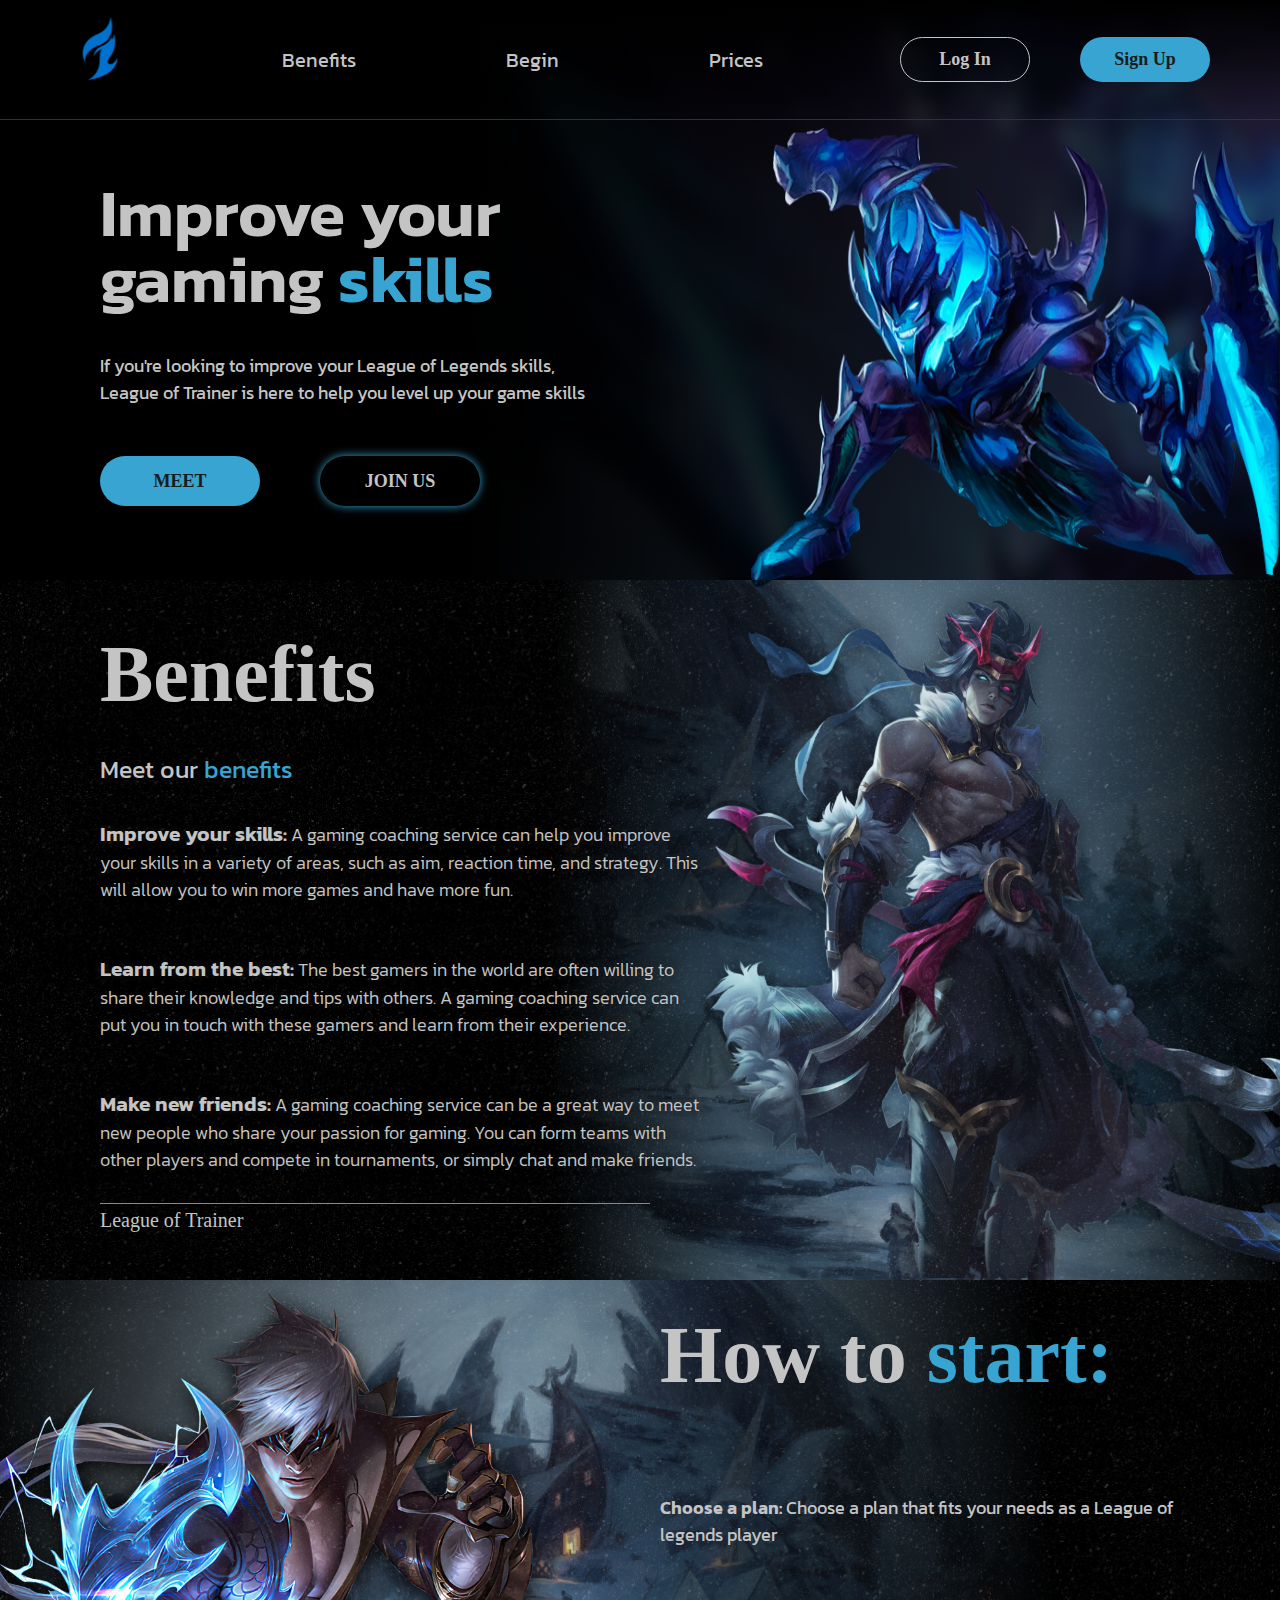
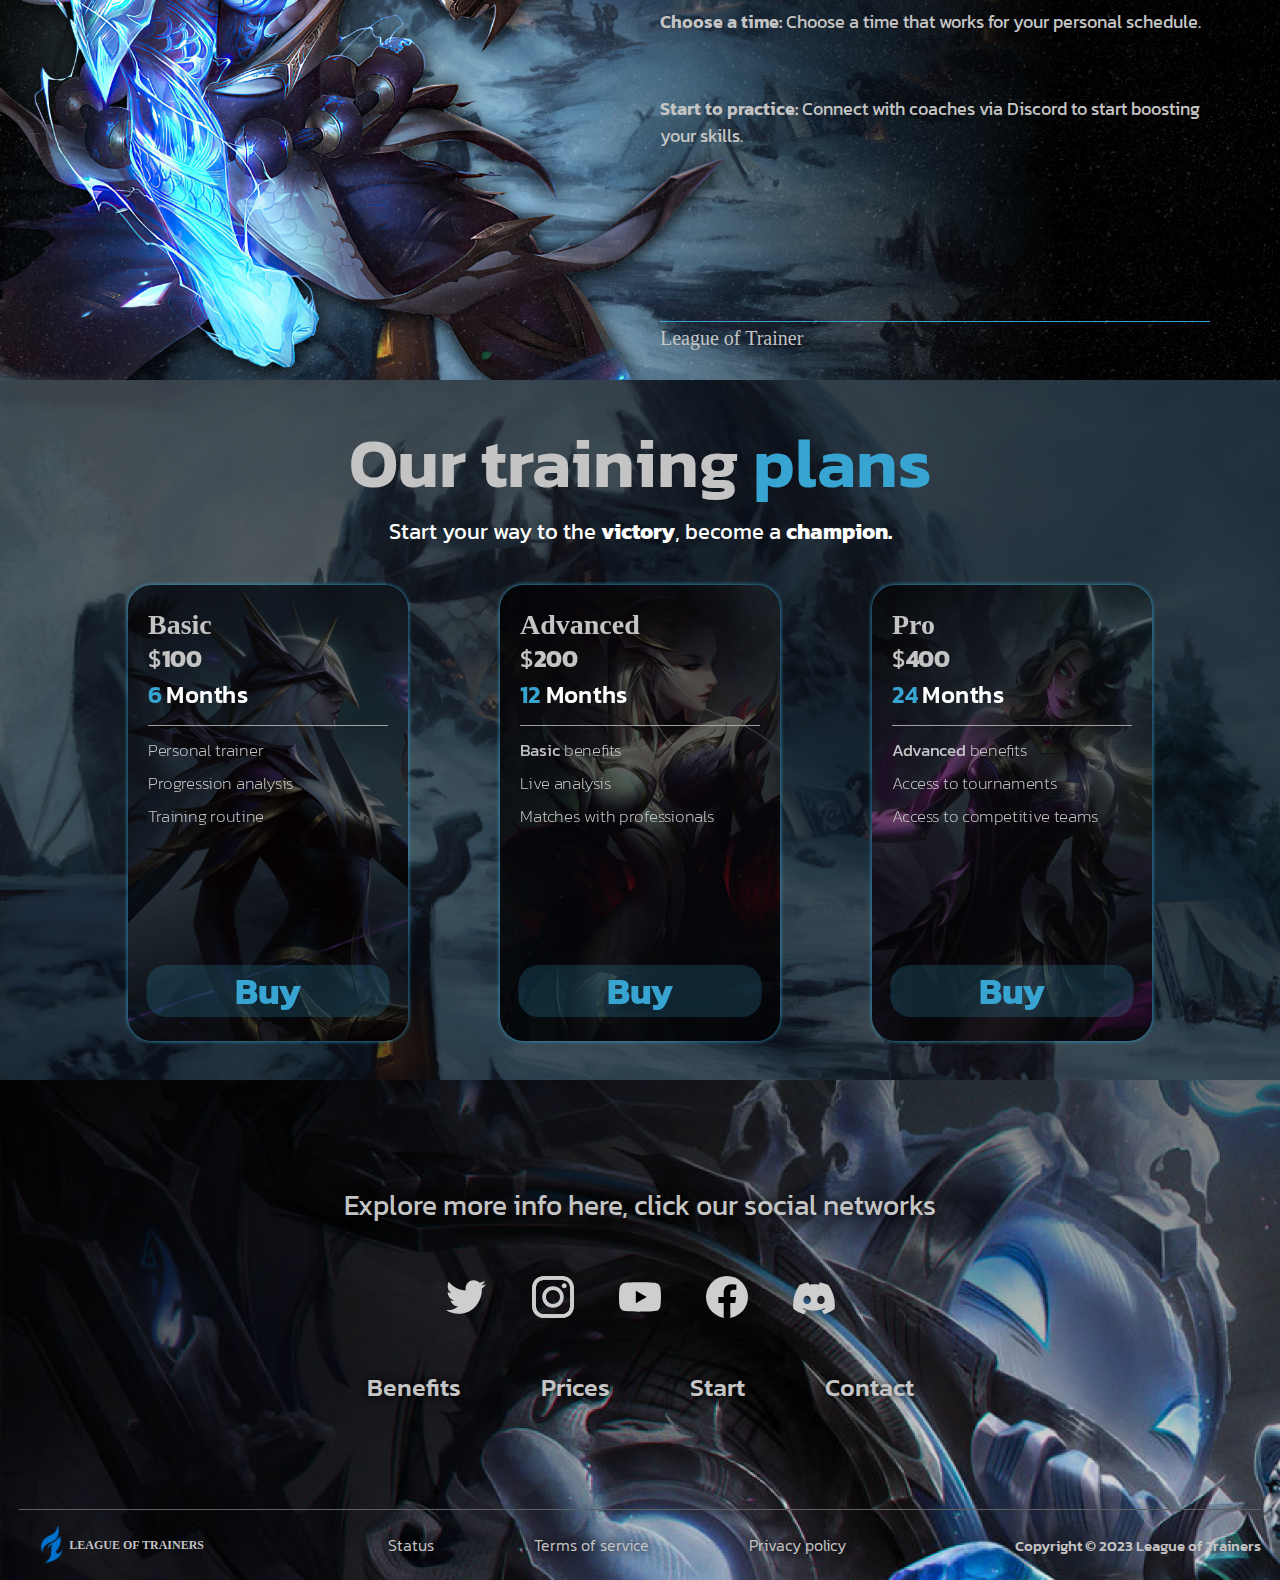
==== index.html @ 684fbb2f "integrador" ====
<!DOCTYPE html>
<html lang="en">

<head>
    <meta charset="UTF-8">
    <meta name="viewport" content="width=device-width, initial-scale=1.0">
    <link rel="stylesheet" href="./style.css">
    <title>League of Trainers</title>
</head>

<body>
    <header>
        <nav class="navbar">
            <div class="img__container">
                <img src="./imgs/Nav__Icon.svg" alt="League of Trainers">
            </div>
            <ul class="navbar__list">
                <li class="nav__items"><a href="#benefits">Benefits</a></li>
                <li class="nav__items"><a href="#start">Begin</a></li>
                <li class="nav__items"><a href="#prices">Prices</a></li>
            </ul>
            <div class="nav__buttons">
                <a href="./log-in.html">Log In</a>
                <a href="./sign-up.html">Sign Up</a>
            </div>
        </nav>
    </header>
    <article>
        <section class="hero__container">
            <div class="hero__background--filter"></div>
            <div class="hero__background"></div>
            <div class="hero__content">
                <div class="hero__left">
                    <h1>Improve your gaming <b>skills</b></h1>
                    <p>If you're looking to improve your League of Legends skills, League of Trainer is here to help you
                        level up your game skills</p>
                    <div class="hero__buttons">
                        <a href="#benefits">MEET</a>
                        <a href="./log-in.html">JOIN US</a>
                    </div>
                    <div class="hero__sponsors">
                        <img src="/imgs/Hero__Logo__1.svg" alt="LVP">
                        <img src="/imgs/Hero__Logo__2.svg" alt="EA">
                        <img src="/imgs/Hero__Logo__3.svg" alt="Riot Games">
                        <img src="/imgs/Hero__Logo__4.svg" alt="AOC">
                        <img src="/imgs/Hero__Logo__5.svg" alt="Intel">
                    </div>
                </div>
                <div class="hero__img">
                    <img src="./imgs/Hero__Img.svg" alt="Draven">
                </div>
            </div>
        </section>
        <section class="benefits__container" id="benefits">
            <div class="benefits__img--shadow"></div>
            <div class="benefits__img--filter"></div>
            <div class="benefits__background"></div>
            <div class="benefits__left">
                <h2 class="benefits__title">Benefits</h2>
                <p class="benefits__subtitle">Meet our <b>benefits</b></p>
                <div class="benefits">
                    <p><b>Improve your skills:</b> A gaming coaching service can help you improve your skills in a
                        variety
                        of
                        areas, such as aim, reaction time, and strategy. This will allow you to win more games and have
                        more
                        fun.
                    </p>
                    <p><b>Learn from the best:</b> The best gamers in the world are often willing to share their
                        knowledge
                        and tips with others. A gaming coaching service can put you in touch with these gamers and learn
                        from their experience.
                    </p>
                    <p><b>Make new friends:</b> A gaming coaching service can be a great way to meet new people who
                        share
                        your passion for gaming. You can form teams with other players and compete in tournaments, or
                        simply chat and make friends.
                    </p>
                </div>
                <div class="brand__container">
                    <h2>League of Trainer</h2>
                </div>
            </div>
            <div class="benefits__img__container">
                <img src="./imgs/Benefits__Img.png" alt="Kayn">
            </div>
        </section>
        <section class="guide__section" id="start">
            <div class="guide__background--shadow"></div>
            <div class="guide__background--filter"></div>
            <div class="guide__img__container">
                <img src="./imgs/Guide__Img.png" alt="Lee Sin">
            </div>
            <div class="guide__right">
                <h2 class="guide__title">How to <b>start:</b></h2>
                <div class="guide">
                    <p><b>Choose a plan:</b> Choose a plan that fits your needs as a League of legends player</p>
                    <p><b>Choose a time:</b> Choose a time that works for your personal schedule.</p>
                    <p><b>Start to practice:</b> Connect with coaches via Discord to start boosting your skills.</p>
                </div>
                <div class="brand__container">
                    <h2>League of Trainer</h2>
                </div>
            </div>
        </section>
        <section class="card__section" id="prices">
            <div class="card__title__container">
                <h2 class="card__title">Our training <b>plans</b></h2>
                <h3 class="card__subtitle">Start your way to the <b>victory</b>, become a <b>champion.</b></h3>
            </div>
            <div class="card__container">
                <div class="card card__1">
                    <div class="card__data">
                        <h3>Basic</h3>
                        <p class="card__price">$<b>100</b></p>
                        <p class="card__time">6 <b>Months</b></p>
                        <div class="card__line"></div>
                        <div class="card__text">
                            <p>Personal trainer</p>
                            <p>Progression analysis</p>
                            <p>Training routine</p>
                        </div>
                    </div>
                    <div class="card__button__container">
                        <button>Buy</button>
                    </div>
                </div>
                <div class="card card__2">
                    <div class="card__data">
                        <h3>Advanced</h3>
                        <p class="card__price">$<b>200</b></p>
                        <p class="card__time">12 <b>Months</b></p>
                        <div class="card__line"></div>
                        <div class="card__text">
                            <p><b>Basic</b> benefits</p>
                            <p>Live analysis</p>
                            <p>Matches with professionals</p>
                        </div>
                    </div>
                    <div class="card__button__container">
                        <button>Buy</button>
                    </div>
                </div>
                <div class="card card__3">
                    <div class="card__data">
                        <h3>Pro</h3>
                        <p class="card__price">$<b>400</b></p>
                        <p class="card__time">24 <b>Months</b></p>
                        <div class="card__line"></div>
                        <div class="card__text">
                            <p><b>Advanced</b> benefits</p>
                            <p>Access to tournaments</p>
                            <p>Access to competitive teams</p>
                        </div>
                    </div>
                    <div class="card__button__container">
                        <button>Buy</button>
                    </div>
                </div>
            </div>
        </section>
        <section class="footer__container">
            <div class="footer__background__filter"></div>
            <div class="footer__content">
                <div class="footer__items__container">
                    <h3 class="footer__subtitle">Explore more info here, click our social networks</h3>
                    <div class="footer__icons">
                        <a href="https://twitter.com/?lang=es"></a>
                        <a href="https://www.instagram.com/"></a>
                        <a href="https://www.youtube.com/"></a>
                        <a href="https://es-la.facebook.com/"></a>
                        <a href="https://discord.gg/AxrWpY7M"></a>
                    </div>
                    <div class="footer__menu">
                        <ul class="footer__menu__list">
                            <li><a href="#benefits">Benefits</a></li>
                            <li><a href="#prices">Prices</a></li>
                            <li><a href="#start">Start</a></li>
                            <li><a href="https://e2-dw-landing-page.vercel.app/">Contact</a></li>
                        </ul>
                    </div>
                </div>
                <div class="footer__extra">
                    <div class="footer__brand__logo--small">
                        <img src="./imgs/Nav__Icon.svg" alt="League of Trainers">
                        <h3 class="footer__brand--small">League of Trainers</h3>
                    </div>
                    <div class="footer__terms__container">
                        <ul>
                            <li><a href="https://status.riotgames.com/">Status</a></li>
                            <li><a href="https://www.riotgames.com/en/terms-of-service">Terms of service</a></li>
                            <li><a href="https://www.riotgames.com/en/privacy-notice">Privacy policy</a></li>
                        </ul>
                    </div>
                    <h4>Copyright © 2023 League of Trainers</h4>
                </div>
            </div>
        </section>
    </article>
    </div>
</body>

</html>
---- style.css ----
@import url('https://fonts.googleapis.com/css2?family=Kanit:wght@100;200;300;400;500;600;700;800;900&display=swap');

* {
    margin: 0;
    padding: 0;
    box-sizing: border-box;
}

:root {
    --primary-color: #c4c4c4;
    --secondary_color: #37A4D1;
}

header {
    width: 100%;
    height: 120px;
}

.navbar {
    position: absolute;
    display: flex;
    width: 100%;
    height: 120px;
    justify-content: space-between;
    align-items: center;
    padding: 0px 70px;
    border-bottom: 1px solid #313131;
    background: linear-gradient(180deg, #000 0%, rgba(0, 0, 0, 0.00) 100%);
    z-index: 3;
}

.img__container {
    width: 75px;
    height: 90px;
}

.img__container img {
    position: absolute;
    width: 75px;
    height: 90px;
}

.navbar__list {
    display: flex;
    justify-content: center;
    align-items: center;
    gap: 150px;
}

.navbar__list li {
    list-style: none;
}

.nav__items a{
    text-decoration: none;
    color: var(--primary-color);
    text-align: center;
    font-family: Kanit;
    font-size: 25px;
    font-style: normal;
    font-weight: 400;
    line-height: normal;
    transition: all .5s ease;
}

.nav__items a:hover {
    text-shadow: 0px 0px 10px white;
}

.nav__buttons {
    display: flex;
    justify-content: space-between;
    align-items: center;
    gap: 50px;
}

.nav__buttons a:nth-child(1) {
    display: flex;
    width: 170px;
    height: 55px;
    justify-content: center;
    align-items: center;
    border-radius: 30px;
    color: var(--primary-color);
    text-align: center;
    font-family: UNDERRATED;
    font-size: 22px;
    font-style: normal;
    font-weight: 800;
    line-height: normal;
    border: 1px solid var(--primary-color);
    background: none;
    text-decoration: none;
    transition: all 0.2s ease;
}

.nav__buttons a:nth-child(1):hover {
    box-shadow: 0px 0px 10px var(--primary-color);
}

.nav__buttons a:nth-child(2) {
    display: flex;
    width: 170px;
    height: 55px;
    justify-content: center;
    align-items: center;
    border-radius: 30px;
    background: var(--secondary_color);
    color: #1b1b1b;
    text-align: center;
    font-family: UNDERRATED;
    font-size: 22px;
    font-style: normal;
    font-weight: 800;
    line-height: normal;
    border: none;
    text-decoration: none;
    transition: all 0.2s ease;
}

.nav__buttons a:nth-child(2):hover {
    background-color: #2f8cb4;
}

.hero__container {
    height: 100%;
}

.hero__background--filter {
    background-image: url(./imgs/Hero__Background--filter.svg);
    position: absolute;
    top: 0;
    left: 0;
    height: calc(1080px - 120px);
    width: 100%;
    z-index: 2;
}

.hero__background {
    background-image: url(./imgs/Hero__Background.svg);
    position: absolute;
    top: 0;
    left: 0;
    height: calc(1080px - 120px);
    width: 100%;
    z-index: 1;
}

.hero__content {
    width: 100%;
    height: calc(1080px - 240px);
    display: flex;
    justify-content: space-between;
    padding-left: 100px;
}

.hero__left {
    position: absolute;
    z-index: 3;
    height: auto;
    display: flex;
    flex-direction: column;
    justify-content: space-around;
    margin-top: 5%;
}

.hero__left h1 {
    width: 633px;
    color: var(--primary-color);
    font-family: Kanit;
    font-size: 85px;
    font-style: normal;
    font-weight: 600;
    line-height: 100%;
}

.hero__left b {
    color: var(--secondary_color);
    font-family: Kanit;
    font-size: 80px;
    font-style: normal;
    font-weight: 600;
    line-height: 100%;
}

.hero__left p {
    width: 600px;
    color: var(--primary-color);
    font-family: Kanit;
    font-size: 20px;
    font-style: normal;
    font-weight: 400;
    line-height: normal;
    margin: 80px 0px 50px 0px;
}

.hero__buttons {
    width: 450px;
    height: 70px;
    display: flex;
    justify-content: space-between;
    align-items: center;
}

.hero__buttons a:nth-child(1) {
    width: 190px;
    height: 55px;
    display: flex;
    justify-content: center;
    align-items: center;
    color: #1B1B1B;
    text-align: center;
    font-family: UNDERRATED;
    font-size: 20px;
    font-weight: 800;
    border-radius: 60px;
    background: var(--secondary_color);
    text-decoration: none;
    transition: all .1s ease;
}

.hero__buttons a:nth-child(1):hover {
    background-color: #2f8cb4;
}

.hero__buttons a:nth-child(2) {
    width: 190px;
    height: 55px;
    display: flex;
    justify-content: center;
    align-items: center;
    color: var(--primary-color);
    text-align: center;
    font-family: UNDERRATED;
    font-size: 20px;
    font-weight: 800;
    box-shadow: 0px 0px 10px var(--secondary_color);
    border-radius: 30px;
    text-decoration: none;
    transition: all 0.2s ease;
}

.hero__buttons a:nth-child(2):hover {
    box-shadow: 0px 0px 20px var(--secondary_color);
}

.hero__sponsors {
    width: 738px;
    height: 70px;
    display: flex;
    justify-content: flex-start;
    align-items: center;
    margin-top: 105px;
    gap: 50px;
}

.hero__img {
    position: absolute;
    z-index: 3;
    right: 0;
}

.hero__img img {
    width: 830px;
    height: 720px;
}

.benefits__container {
    height: 1080px;
    width: 100%;
    display: flex;
    justify-content: center;
    align-items: center;
}

.benefits__background {
    position: absolute;
    height: 1080px;
    width: 100%;
    background-image: url(./imgs/Benefits__Background__Img.png);
}

.benefits__img--shadow {
    background-image: url(./imgs/Benefits__Background--shadow.svg);
    background-size: cover;
    height: 1080px;
    width: 100%;
    position: absolute;
    left: 0;
    z-index: 4;
}

.benefits__img--filter {
    background-image: url(./imgs/Benefits__Background--dust.svg);
    height: 1080px;
    width: 100%;
    position: absolute;
    left: 0;
    z-index: 6;
}

.benefits__left {
    height: auto;
    position: absolute;
    left: 0;
    z-index: 6;
    display: flex;
    flex-direction: column;
    justify-content: space-between;
    align-items: flex-start;
    gap: 30px;
    padding-left: 120px;
}

.benefits__title {
    color: var(--primary-color);
    font-family: UNDERRATED;
    font-size: 90px;
    font-style: normal;
    font-weight: 800;
}

.benefits__subtitle {
    color: var(--primary-color);
    font-family: Kanit;
    font-size: 25px;
    font-style: normal;
    font-weight: 400;
}

.benefits__subtitle b {
    color: var(--secondary_color);
    font-family: Kanit;
    font-size: 25px;
    font-style: normal;
    font-weight: 400;
}

.benefits {
    height: 100%;
    width: 700px;
    display: flex;
    flex-direction: column;
    justify-content: space-between;
    align-items: center;
    gap: 100px;
}

.benefits p {
    color: var(--primary-color);
    font-family: Kanit;
    font-size: 21px;
    font-style: normal;
    font-weight: 300;
    text-shadow: 0px 0px 10px #1b1b1b;
}

.benefits b {
    color: var(--primary-color);
    font-family: Kanit;
    font-size: 21px;
    font-style: normal;
    font-weight: 600;
}

.brand__container {
    padding-top: 5px;
    width: 550px;
    height: auto;
    border-top: 1px solid var(--secondary_color);
}

.brand__container h2 {
    color: var(--primary-color);
    font-family: UNDERRATED;
    font-size: 20px;
    font-style: normal;
    font-weight: 500;
}

.benefits__img__container {
    position: absolute;
    z-index: 4;
    right: 0;
}

.benefits__img__container img {
    height: 1080px;
    width: 1450px;
}

.guide__section {
    height: 1080px;
    width: 100%;
    display: flex;
    justify-content: space-between;
    background-image: url(./imgs/Guide__Background__Img.jpg);
}

.guide__background--shadow {
    background-image: url(./imgs/Guide__Background--shadow.svg);
    height: 1080px;
    width: 100%;
    position: absolute;
    z-index: 2;
}

.guide__img__container img {
    position: absolute;
    width: 1300px;
    height: 1080px;
    left: -100px;
    z-index: 3;
}

.guide__background--filter {
    background-image: url(./imgs/Guide__Background--filter.svg);
    height: 1080px;
    width: 100%;
    position: absolute;
    z-index: 4;
}

.guide__right {
    height: 1080px;
    display: flex;
    flex-direction: column;
    justify-content: space-between;
    align-items: flex-start;
    padding: 100px 0px 120px 0px;
    position: absolute;
    z-index: 5;
    right: 100px;
}

.guide__title {
    color: var(--primary-color);
    font-family: UNDERRATED;
    font-size: 90px;
    font-style: normal;
    font-weight: 800;
    width: 462px;
}

.guide__title b {
    color: var(--secondary_color);
    font-family: UNDERRATED;
    font-size: 90px;
    font-style: normal;
    font-weight: 800;
}

.guide {
    display: flex;
    flex-direction: column;
    justify-content: space-between;
    gap: 70px;
    margin-bottom: 80px;
}

.guide p {
    color: var(--primary-color);
    font-family: Kanit;
    font-size: 23px;
    font-style: normal;
    font-weight: 400;
    width: 644px;
}

.guide b {
    color: var(--primary-color);
    font-family: Kanit;
    font-size: 23px;
    font-style: normal;
    font-weight: 600;
}

.card__section {
    width: 100%;
    height: 1080px;
    display: flex;
    flex-direction: column;
    justify-content: space-between;
    align-items: center;
    background-image: url(./imgs/Cards__Background__Img.png);
    padding: 30px 0px 50px 0px;
}

.card__title__container {
    display: flex;
    flex-direction: column;
    justify-content: space-around;
    align-items: center;
}

.card__title {
    color: var(--primary-color);
    font-family: Kanit;
    font-size: 95px;
    font-style: normal;
    font-weight: 600;
}

.card__title b {
    color: var(--secondary_color);
    font-family: Kanit;
    font-size: 95px;
    font-style: normal;
    font-weight: 600;
}

.card__subtitle {
    color: #FFF;
    font-family: Kanit;
    font-size: 30px;
    font-style: normal;
    font-weight: 400;
}

.card__subtitle b {
    color: #FFF;
    font-family: Kanit;
    font-size: 30px;
    font-style: normal;
    font-weight: 700;
}

.card__container {
    width: 90%;
    height: auto;
    display: flex;
    justify-content: space-between;
    align-items: center;
}

.card {
    width: 420px;
    height: 700px;
    border-radius: 30px;
    display: flex;
    flex-direction: column;
    justify-content: space-between;
    align-items: center;
    padding: 50px 40px;
    box-shadow: 0px 0px 5px var(--secondary_color);
    transition: all 0.2s ease-out;
}

.card__data {
    display: flex;
    flex-direction: column;
    gap: 5px;
}

.card:hover {
    box-shadow: 0px 0px 15px var(--secondary_color);
}

.card__1 {
    background-image: url(./imgs/Card\(1\)__Background.jpg);
}

.card__2 {
    background-image: url(./imgs/Card\(2\)__Background.jpg);
}

.card__3 {
    background-image: url(./imgs/Card\(3\)__Background.jpg);
}

.card h3 {
    color: var(--primary-color);
    font-family: UNDERRATED;
    font-size: 35px;
    font-style: normal;
    font-weight: 800;
}

.card__price {
    color: var(--primary-color);
    font-family: Kanit;
    font-size: 30px;
    font-style: normal;
    font-weight: 400;
}

.card__time {
    color: var(--secondary_color);
    font-family: Kanit;
    font-size: 30px;
    font-style: normal;
    font-weight: 600;
}

.card__time b {
    color: #FFF;
    font-family: Kanit;
    font-weight: 500;
}

.card__line {
    width: 300px;
    height: 1px;
    background-color: var(--primary-color);
    margin: 15px 0px;
}

.card__text {
    display: flex;
    flex-direction: column;
    gap: 10px;
}


.card__text p {
    color: var(--primary-color);
    font-family: Kanit;
    font-size: 21px;
    font-style: normal;
    font-weight: 275;
}

.card__button__container button {
    width: 304px;
    height: 65px;
    border-radius: 25px;
    background: rgba(55, 164, 209, 0.20);
    display: flex;
    justify-content: center;
    align-items: center;
    color: var(--secondary_color);
    font-family: Kanit;
    font-size: 45px;
    font-style: normal;
    font-weight: 700;
    border: none;
    transition: all 0.2s ease;
}


.card__button__container button:hover {
    background: rgb(55, 163, 209);
    color: #1b1b1b;
}

.footer__container {
    width: 100%;
    height: 500px;
    display: flex;
    flex-direction: column;
    justify-content: space-between;
    background-image: url(./imgs/Footer__Background__Img.jpg);
    background-repeat: no-repeat;
}

.footer__background__filter {
    height: 500px;
    width: 100%;
    background-image: url(./imgs/Footer__Background--filter.svg);
    position: absolute;
    z-index: 1;
}

.footer__brand__logo {
    margin: 0 auto;
    width: 433px;
    height: 124px;
    display: flex;
    justify-content: space-around;
    align-items: center;
}

.footer__brand__logo img {
    width: 103px;
    height: 124px;
}

.footer__brand {
    color: var(--primary-color);
    font-family: UNDERRATED;
    font-size: 40px;
    font-style: normal;
    font-weight: 800;
    line-height: normal;
    text-transform: uppercase;
}

.footer__content {
    height: 500px;
    width: 100%;
    display: flex;
    flex-direction: column;
    justify-content: space-between;
    align-items: center;
    position: absolute;
    z-index: 2;
}

.footer__items__container {
    height: 100%;
    display: flex;
    flex-direction: column;
    justify-content: center;
    align-items: center;
    gap: 50px;
}

.footer__subtitle {
    color: var(--primary-color);
    text-shadow: 0px 0px 13px #000;
    font-family: Kanit;
    font-size: 30px;
    font-style: normal;
    font-weight: 500;
}

.footer__icons {
    display: flex;
    justify-content: space-around;
    align-items: center;
    gap: 45px;
}

.footer__icons a {
    height: 50px;
    width: 50px;
    background-size: cover;
    background-repeat: no-repeat;
}

.footer__icons a:nth-child(1) {
    background-image: url(./imgs/Footer___Twitter__Icon.svg);
    transition: all .2s ease;
}

.footer__icons a:nth-child(1):hover {
    background-image: url(./imgs/Footer___Twitter\(Color\)__Icon.svg);
}

.footer__icons a:nth-child(2) {
    background-image: url(./imgs/Footer___Instagram__Icon.svg);
    transition: all .2s ease;
}

.footer__icons a:nth-child(2):hover {
    background-image: url(./imgs/Footer___Instagram\(Color\)__Icon.svg);
}

.footer__icons a:nth-child(3) {
    background-image: url(./imgs/Footer___YouTube__Icon.svg);
    transition: all .2s ease;
}

.footer__icons a:nth-child(3):hover {
    background-image: url(./imgs/Footer___YouTube\(Color\)__Icon.svg);
}

.footer__icons a:nth-child(4) {
    background-image: url(./imgs/Footer___Facebook__Icon.svg);
    transition: all .2s ease;
}

.footer__icons a:nth-child(4):hover {
    background-image: url(./imgs/Footer___Facebook\(Color\)__Icon.svg);
}

.footer__icons a:nth-child(5) {
    background-image: url(./imgs/Footer___Discord__Icon.svg);
    transition: all .2s ease;
}

.footer__icons a:nth-child(5):hover {
    background-image: url(./imgs/Footer___Discord\(Color\)__Icon.svg);
}

.footer__menu__list{
    display: flex;
    justify-content: center;
    align-items: center;
    gap: 80px;
    list-style: none;
}

.footer__menu__list li > a {
    color: var(--primary-color);
    font-family: Kanit;
    font-size: 30px;
    font-style: normal;
    font-weight: 500;
    text-decoration: none;
    text-shadow: 0px 0px 10px black;
}

.footer__extra {
    width: 97%;
    display: flex;
    justify-content: space-between;
    align-items: center;
    padding: 10px 0px;
    border-top: 1px solid #5f5f5f;
}

.footer__brand__logo--small {
    display: flex;
    justify-content: center;
    align-items: center;
    width: 250px;
    height: 61px;
}

.footer__brand__logo--small img {
    width: 49px;
    height: 61px;
}

.footer__brand__logo--small h3 {
    color: var(--primary-color);
    font-family: UNDERRATED;
    font-size: 18px;
    font-style: normal;
    font-weight: 800;
    line-height: normal;
    text-transform: uppercase;
}


.footer__terms__container ul{
    display: flex;
    justify-content: center;
    align-items: center;
    gap: 100px;
    list-style: none;
}

.footer__terms__container ul > li > a{
    color: var(--primary-color);
    font-family: Kanit;
    font-size: 20px;
    font-weight: 300;
    text-decoration: none;
    text-shadow: 0px 0px 10px black;
}

.footer__extra h4 {
    color: var(--primary-color);
    font-family: Kanit;
    font-size: 15px;
    font-style: normal;
    font-weight: 500;
    line-height: normal;
}

/* SIGN-UP SIGN-UP SIGN-UP SIGN-UP SIGN-UP SIGN-UP SIGN-UP SIGN-UP SIGN-UP SIGN-UP */

.sign-up__container {
    background-image: url(./imgs/LogIn__Background.jpg);
    background-repeat: no-repeat;
    background-size: cover;
    height: 1080px;
    overflow: hidden;
}

.sign-up__background--filter {
    background-image: url(./imgs/LogIn__Background--filter.svg);
    position: absolute;
    height: 1080px;
    width: 100%;
}

.sign-up__img {
    background-image: url(./imgs/LogIn__Img.png);
    background-repeat: no-repeat;
    background-size: contain;
    height: 1080px;
    width: 1416px;
    right: 0;
    position: absolute;
}

.sign-up__content {
    width: 100%;
    height: 100%;
    display: flex;
    justify-content: space-between;
    align-items: flex-start;
    position: absolute;
    z-index: 5;
    padding: 0px 200px;
}

.sign-up__left {
    height: 100%;
    display: flex;
    flex-direction: column;
    justify-content: center;
}

.sign-up__brand__logo {
    width: 348px;
    height: 93px;
    display: flex;
    justify-content: center;
    align-items: center;
}

.sign-up__brand__logo img {
    width: 77px;
    height: 93px;
}

.sign-up__brand__logo h3 {
    color: var(--primary-color);
    font-family: UNDERRATED;
    font-size: 28px;
    font-style: normal;
    font-weight: 800;
    line-height: normal;
    text-transform: uppercase;
}

.sign-up__left h2 {
    color: var(--primary-color);
    text-shadow: 0px 0px 31px #000;
    font-family: Kanit;
    font-size: 70px;
    font-weight: 500;
    margin-top: 50px;
}

.sign-up__subtitle {
    color: var(--primary-color);
    font-family: Kanit;
    font-size: 30px;
    font-weight: 300;
}

.sign-up__subtitle a {
    color: var(--secondary_color);
    color: #3899C1;
    font-family: Kanit;
    font-size: 30px;
    font-weight: 500;
    text-decoration: none;
}

.sign-up__inputs__container {
    display: flex;
    flex-direction: column;
    margin-top: 30px;
}

.sign-up__inputs__container label {
    color: var(--primary-color);
    font-family: Kanit;
    font-size: 25px;
    font-weight: 400;
    margin-top: 30px;
}

.sign-up__inputs__container input {
    width: 574px;
    height: 81px;
    border-radius: 30px;
    background: #252525;
    box-shadow: 0px 0px 25px 0px #000;
    border: none;
    padding-left: 25px;
    color: #cccccc;
    font-family: Kanit;
    font-size: 26px;
    font-weight: 300;
}

.sign-up__inputs__container input::placeholder {
    color: #979797;
    font-family: Kanit;
    font-size: 25px;
    font-weight: 300;
}

.sign-up__short__inputs {
    display: flex;
    justify-content: space-between;
    align-items: center;
}

.sign-up__short__inputs input {
    width: 264px;
    height: 81px;
    border-radius: 30px;
    background: #252525;
    box-shadow: 0px 0px 25px 0px #000;
    border: none;
}

.sign-up__name__container,
.sign-up__surname__container {
    display: flex;
    flex-direction: column;
    justify-content: space-between;
}

.sign-up__button {
    width: 573px;
    height: 80px;
    border-radius: 60px;
    background: var(--secondary_color);
    box-shadow: 0px 4px 70px 0px #000;
    color: #000;
    text-align: center;
    font-family: UNDERRATED;
    font-size: 30px;
    font-weight: 800;
    margin-top: 60px;
    cursor: pointer;
}

.sign-up__icons {
    display: flex;
    flex-direction: column;
    gap: 40px;
    margin-top: 170px;
}

.sign-up__icons img {
    cursor: pointer
}

.sign-up__icons a:nth-child(1) {
    height: 57px;
    width: 57px;
    background-image: url(./imgs/Footer___Twitter__Icon.svg);
    background-position: center;
    background-size: contain;
    background-repeat: no-repeat;
}

.sign-up__icons a:nth-child(2) {
    height: 57px;
    width: 57px;
    background-image: url(./imgs/Footer___Instagram__Icon.svg);
    background-position: center;
    background-size: contain;
    background-repeat: no-repeat;
}

.sign-up__icons a:nth-child(3) {
    height: 57px;
    width: 57px;
    background-image: url(./imgs/Footer___YouTube__Icon.svg);
    background-position: center;
    background-size: contain;
    background-repeat: no-repeat;
}

.sign-up__icons a:nth-child(4) {
    height: 57px;
    width: 57px;
    background-image: url(./imgs/Footer___Facebook__Icon.svg);
    background-position: center;
    background-size: contain;
    background-repeat: no-repeat;
}

.sign-up__icons a:nth-child(5) {
    height: 57px;
    width: 57px;
    background-image: url(./imgs/Footer___Discord__Icon.svg);
    background-position: center;
    background-size: contain;
    background-repeat: no-repeat;
}

/* LOG-IN LOG-IN LOG-IN LOG-IN LOG-IN LOG-IN LOG-IN LOG-IN LOG-IN LOG-IN LOG-IN */

.log-in__container {
    width: 100%;
    height: 1080px;
    display: flex;
}

.log-in__img {
    width: 60%;
    height: 1080px;
    background-image: url(./imgs/SignIn__Background.jpg);
    background-size: cover;
    background-repeat: no-repeat;
    display: flex;
    justify-content: center;
    align-items: center;
}

.log-in__img h1 {
    color: var(--primary-color);
    text-align: center;
    text-shadow: 0px 0px 25px #000;
    font-family: Kung-Fu Master Expanded;
    font-size: 160px;
    font-weight: 400;
    text-transform: uppercase;
}

.log-in__formulary__container {
    height: 100%;
    width: 40%;
    display: flex;
    justify-content: center;
    align-items: center;
}

.log-in__formulary {
    height: 100%;
    width: 100%;
    display: flex;
    flex-direction: column;
    justify-content: center;
    align-items: center;
    background-color: #1B1B1B;

}

.log-in__brand__container {
    width: 348px;
    height: 93px;
    display: flex;
    justify-content: center;
    align-items: center;
}

.log-in__brand__container img {
    width: 77px;
    height: 93px;
}

.log-in__brand__container h3 {
    color: var(--primary-color);
    font-family: UNDERRATED;
    font-size: 28px;
    font-weight: 800;
    text-transform: uppercase;
}

.log-in__formulary h2 {
    color: var(--primary-color);
    font-family: Kanit;
    font-size: 65px;
    font-weight: 600;
    margin-top: 50px;
}

.log-in__subtitle {
    color: var(--primary-color);
    font-family: Kanit;
    font-size: 25px;
    font-weight: 300;
    margin-bottom: 10px;
}

.log-in__subtitle a {
    color: var(--secondary_color);
    font-family: Kanit;
    font-size: 25px;
    font-weight: 400;
    text-decoration: none;
}

.log-in__inputs__container {
    display: flex;
    flex-direction: column;
}

.log-in__inputs__container label {
    color: var(--primary-color);
    font-family: Kanit;
    font-size: 25px;
    font-weight: 400;
    margin-top: 50px;
}

.log-in__inputs__container input {
    width: 452px;
    height: 81px;
    border-radius: 40px;
    background: #252525;
    border: none;
    padding: 0px 40px;
}

.log-in__inputs__container input::placeholder {
    color: #A1A1A1;
    font-family: Kanit;
    font-size: 25px;
    font-weight: 300;
}

.log-in__recover__password {
    color: var(--primary-color);
    font-family: Kanit;
    font-size: 25px;
    font-weight: 300;
    margin: 40px 0px;
}

.log-in__recover__password a {
    color: var(--secondary_color);
    font-family: Kanit;
    font-size: 25px;
    font-weight: 400;
    text-decoration: none;
}

.log-in__formulary button {
    width: 452px;
    height: 73px;
    border-radius: 15px;
    background: var(--secondary_color);
    color: #1B1B1B;
    text-align: center;
    font-family: Kanit;
    font-size: 30px;
    font-weight: 500;
    border: none;
}

@media (max-width: 1600px) {

    .hero__background--filter,
    .hero__background {
        height: calc(900px - 120px);
    }

    .hero__content {
        height: calc(900px - 240px);
    }

    .hero__img img {
        height: 675px;
        width: 780px;
    }

    .hero__sponsors {
        width: 700px;
        margin-top: 70px;
        gap: 0px;
    }

    .hero__sponsors img {
        scale: 0.85;
    }

    .benefits__container,
    .benefits__background,
    .benefits__img--shadow,
    .benefits__img--filter,
    .guide__section,
    .guide__background--shadow,
    .guide__background--filter,
    .guide__right,
    .card__section {
        height: 900px;
    }

    .footer__container,
    .footer__background__filter,
    .footer__content {
        height: 500px;
    }

    .benefits__left {
        padding-left: 100px;
    }

    .benefits__img__container img {
        height: 900px;
        width: 1200px;
    }

    .guide__img__container img {
        height: 900px;
        width: 1150px;
    }

    .card {
        width: 380px;
        height: 600px;
        padding: 30px 40px;
    }

    .card__data {
        gap: 0px;
    }

    .footer__content {
        padding-top: 0px;
        gap: 0px;
    }

    .footer__menu__list li a {
        font-size: 30px;
    }
}

@media (max-width: 1536px) {
    .hero__sponsors {
        width: 650px;
    }

    .hero__sponsors img {
        scale: 0.80;
    }

    .benefits {
        width: 600px;
        gap: 70px;
    }

    .card {
        width: 350px;
        height: 570px;
    }

    .card__title {
        font-size: 85px;
    }

    .card__subtitle {
        font-size: 25px;
    }

    .card__container {
        padding: 0px 100px;
    }
}

@media (max-width: 1366px) {

    .img__container img {
        width: 60px;
        height: 70px;
    }

    .nav__items a{
        font-size: 20px;
    }

    .nav__buttons a:nth-child(1), .nav__buttons a:nth-child(2) {
        width: 130px;
        height: 45px;
        font-size: 18px;
    }

    .hero__background--filter,
    .hero__background {
        height: calc(768px - 120px);
    }

    .hero__content {
        height: calc(768px - 240px);
    }

    .hero__left {
        margin-top: 30px;
    }

    .hero__left h1, .hero__left h1 > b {
        font-size: 70px;
    }

    .hero__left p {
        font-size: 20px;
        margin: 50px 0px 50px 0px;
    }

    .hero__buttons {
        width: auto;
        justify-content: flex-start;
        gap: 60px;
    }

    .hero__buttons a:nth-child(1), .hero__buttons a:nth-child(2) {
        width: 160px;
        height: 50px;
        font-size: 18px;
    }

    .hero__img img {
        height: 526px;
        width: 610px;
    }

    .hero__sponsors {
        width: 600px;
        margin-top: 60px;
    }

    .hero__sponsors img {
        scale: 0.7;
    }

    .benefits__container,
    .benefits__background,
    .benefits__img--shadow,
    .benefits__img--filter,
    .guide__section,
    .guide__background--shadow,
    .guide__background--filter,
    .guide__right,
    .card__section {
        height: 768px;
    }

    .benefits {
        width: 600px;
        gap: 50px;
    }

    .benefits p {
        font-size: 18px;
    }

    .benefits__title {
        font-size: 80px;
    }

    .benefits__img__container img {
        height: 768px;
        width: 1025px;
    }

    .guide__title, .guide__title b {
        font-size: 80px;
    }

    .guide {
        gap: 60px;
    }

    .guide b {
        font-size: 18px;
    }

    .guide p {
        width: 550px;
        font-size: 18px;
    }

    .guide__right {
        width: 580px;
        padding: 30px 0px;
    }

    .guide__img__container img {
        height: 768px;
        width: 1010px;
    }

    .card__title, .card__title b {
        font-size: 70px;
    }

    .card__subtitle, .card__subtitle b {
        font-size: 22px;
    }

    .card__container {
        margin-top: 40px;
        gap: 50px;
        scale: 0.8;
        padding: 0px;
    }

    .footer__subtitle {
        font-size: 28px;
        font-weight: 400;
    }

    .footer__icons a {
        height: 42px;
        width: 42px;
    }

    .footer__menu__list li > a {
        font-size: 25px;
    }

    .footer__brand__logo--small {
        width: 200px;
        height: 50px;
    }

    .footer__brand__logo--small img {
        width: 35px;
        height: 50px;
    }

    .footer__brand__logo--small h3 {
        font-size: 12px;
    }

    .footer__terms__container ul > li > a{
        font-size: 16px;
    }


}

@media (max-width: 1280px) {
    .hero__img img {
        height: 475px;
        width: 530px;
    }

    .hero__left {
        margin-top: 60px;
    }

    .hero__left h1, .hero__left h1 > b {
        font-size: 66px;
    }

    .hero__left p {
        width: 500px;
        font-size: 18px;
        margin: 40px 0px 40px 0px; 
    }

    .hero__sponsors {
       display: none;
    }

    .hero__background--filter,
    .hero__background {
        height: calc(700px - 120px);
    }

    .hero__content {
        height: calc(700px - 240px);
    }
    .benefits__container,
    .benefits__background,
    .benefits__img--shadow,
    .benefits__img--filter,
    .guide__section,
    .guide__background--shadow,
    .guide__background--filter,
    .guide__right,
    .card__section,
    .benefits__img__container img,
    .guide__img__container img
     {
        height: 700px;
    }

    .benefits__img__container img, .guide__img__container img {
        width: 850px;
    }

    .guide__right {
        width: 520px;
    }

    .card__container {
        width: 100%;
        height: 450px;
    }

}

@media (max-width: 1080px) {

}
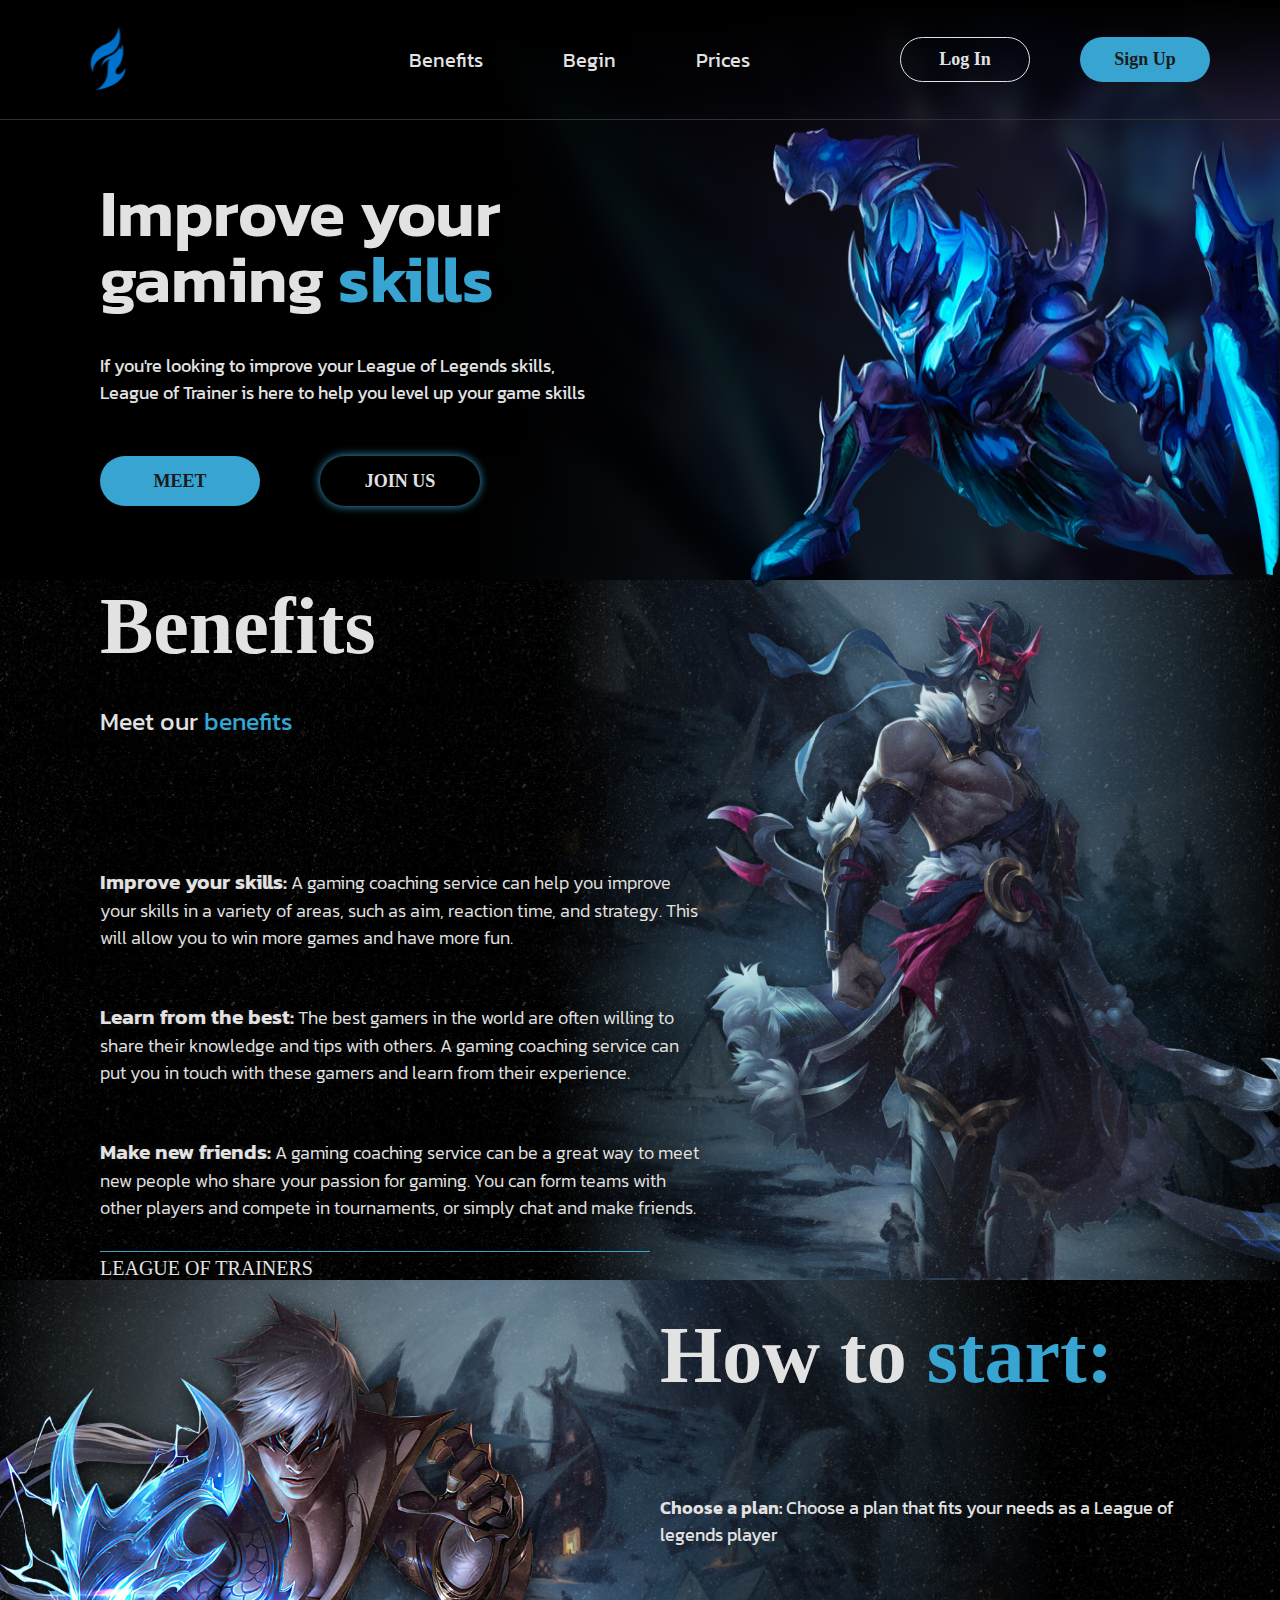
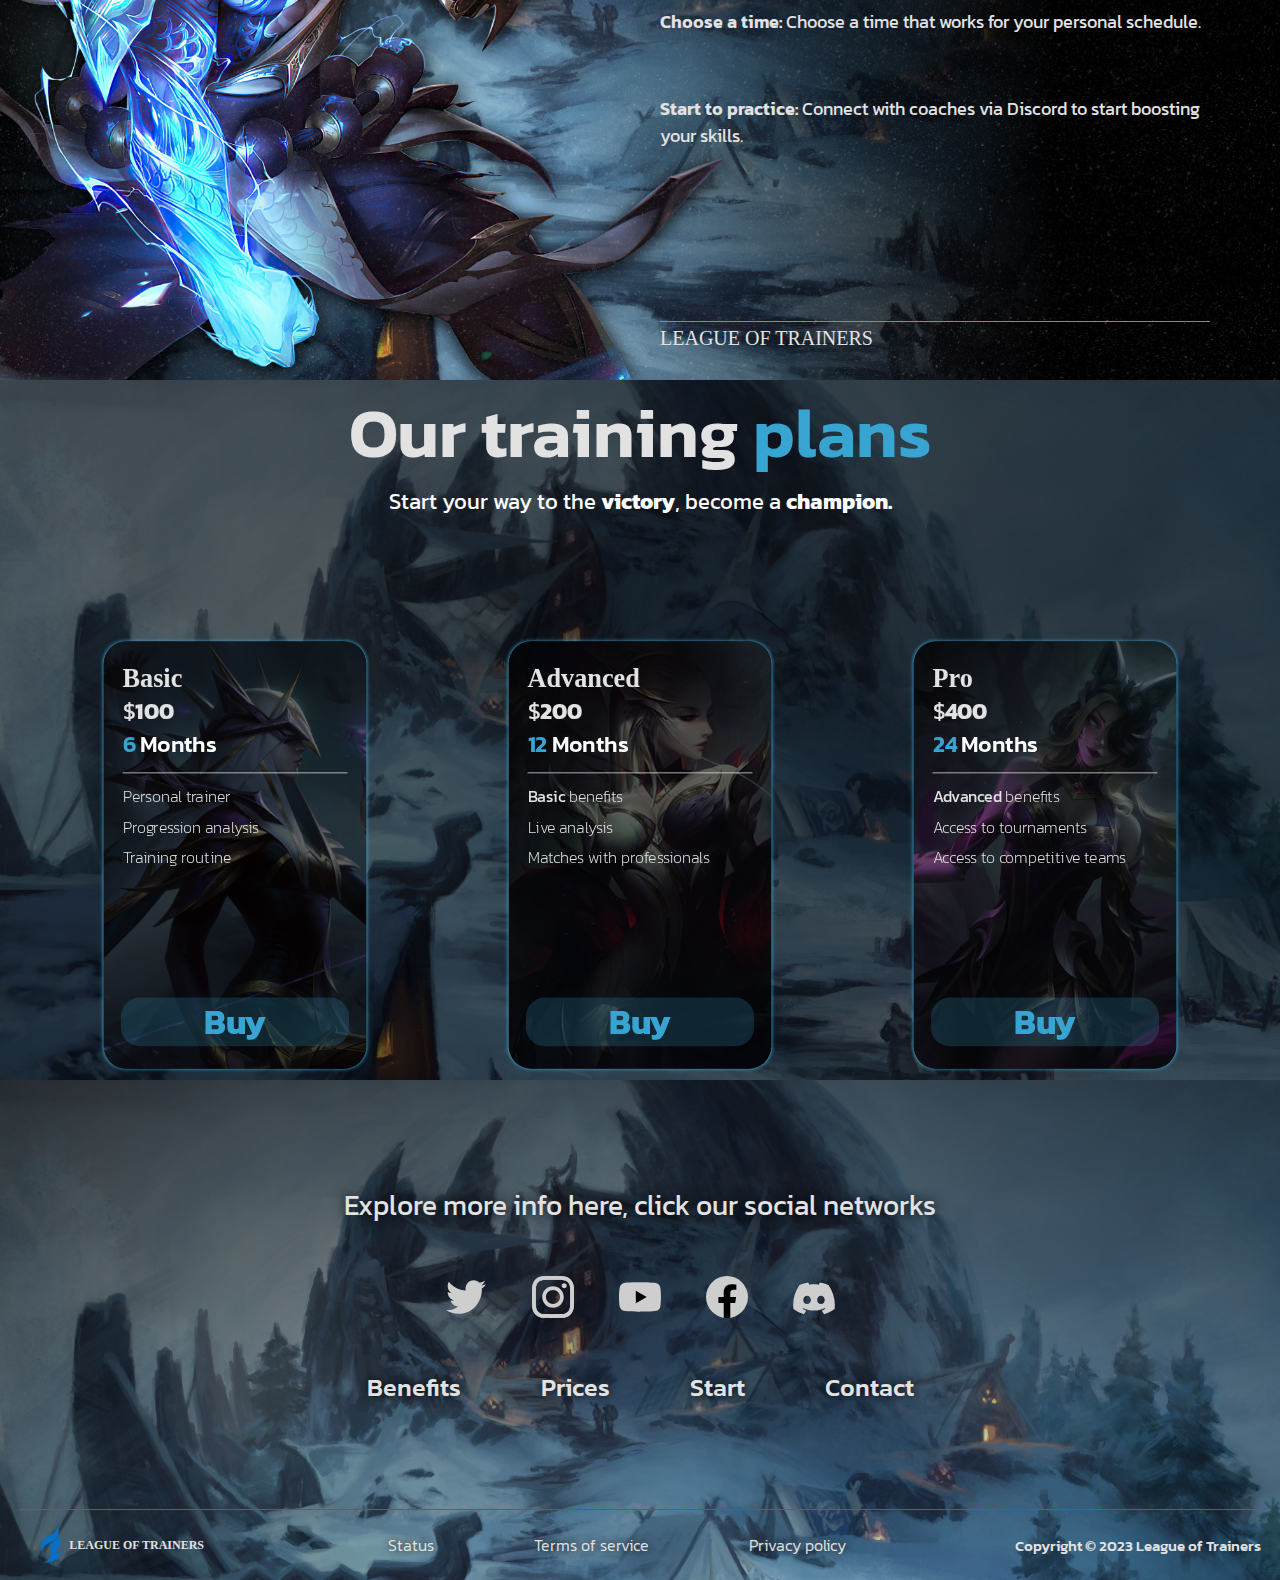
==== commit 8ab28e70: "responsive fix" ====
--- a/index.html
+++ b/index.html
@@ -14,14 +14,20 @@
             <div class="img__container">
                 <img src="./imgs/Nav__Icon.svg" alt="League of Trainers">
             </div>
-            <ul class="navbar__list">
-                <li class="nav__items"><a href="#benefits">Benefits</a></li>
-                <li class="nav__items"><a href="#start">Begin</a></li>
-                <li class="nav__items"><a href="#prices">Prices</a></li>
-            </ul>
-            <div class="nav__buttons">
-                <a href="./log-in.html">Log In</a>
-                <a href="./sign-up.html">Sign Up</a>
+            <label for="nav__toggle__menu" class="nav__menu">
+                <img src="./imgs/Nav__menu__icon.svg" alt="">
+            </label>
+            <input type="checkbox" name="" id="nav__toggle__menu">
+            <div class="navbar__list__container">
+                <ul class="navbar__list">
+                    <li class="nav__items"><a href="#benefits">Benefits</a></li>
+                    <li class="nav__items"><a href="#start">Begin</a></li>
+                    <li class="nav__items"><a href="#prices">Prices</a></li>
+                </ul>
+                <div class="nav__buttons">
+                    <a href="./log-in.html">Log In</a>
+                    <a href="./sign-up.html">Sign Up</a>
+                </div>
             </div>
         </nav>
     </header>
@@ -58,6 +64,11 @@
             <div class="benefits__left">
                 <h2 class="benefits__title">Benefits</h2>
                 <p class="benefits__subtitle">Meet our <b>benefits</b></p>
+                <div class="benefits__cards">
+                    <h3>Improve your skills</h3>
+                    <h3>Learn from the best</h3>
+                    <h3>Make new friends</h3>
+                </div>
                 <div class="benefits">
                     <p><b>Improve your skills:</b> A gaming coaching service can help you improve your skills in a
                         variety
@@ -78,7 +89,7 @@
                     </p>
                 </div>
                 <div class="brand__container">
-                    <h2>League of Trainer</h2>
+                    <h2>LEAGUE OF TRAINERS</h2>
                 </div>
             </div>
             <div class="benefits__img__container">
@@ -99,62 +110,64 @@
                     <p><b>Start to practice:</b> Connect with coaches via Discord to start boosting your skills.</p>
                 </div>
                 <div class="brand__container">
-                    <h2>League of Trainer</h2>
+                    <h2>LEAGUE OF TRAINERS</h2>
                 </div>
             </div>
         </section>
         <section class="card__section" id="prices">
-            <div class="card__title__container">
-                <h2 class="card__title">Our training <b>plans</b></h2>
-                <h3 class="card__subtitle">Start your way to the <b>victory</b>, become a <b>champion.</b></h3>
-            </div>
-            <div class="card__container">
-                <div class="card card__1">
-                    <div class="card__data">
-                        <h3>Basic</h3>
-                        <p class="card__price">$<b>100</b></p>
-                        <p class="card__time">6 <b>Months</b></p>
-                        <div class="card__line"></div>
-                        <div class="card__text">
-                            <p>Personal trainer</p>
-                            <p>Progression analysis</p>
-                            <p>Training routine</p>
-                        </div>
-                    </div>
-                    <div class="card__button__container">
-                        <button>Buy</button>
-                    </div>
-                </div>
-                <div class="card card__2">
-                    <div class="card__data">
-                        <h3>Advanced</h3>
-                        <p class="card__price">$<b>200</b></p>
-                        <p class="card__time">12 <b>Months</b></p>
-                        <div class="card__line"></div>
-                        <div class="card__text">
-                            <p><b>Basic</b> benefits</p>
-                            <p>Live analysis</p>
-                            <p>Matches with professionals</p>
-                        </div>
-                    </div>
-                    <div class="card__button__container">
-                        <button>Buy</button>
-                    </div>
-                </div>
-                <div class="card card__3">
-                    <div class="card__data">
-                        <h3>Pro</h3>
-                        <p class="card__price">$<b>400</b></p>
-                        <p class="card__time">24 <b>Months</b></p>
-                        <div class="card__line"></div>
-                        <div class="card__text">
-                            <p><b>Advanced</b> benefits</p>
-                            <p>Access to tournaments</p>
-                            <p>Access to competitive teams</p>
-                        </div>
-                    </div>
-                    <div class="card__button__container">
-                        <button>Buy</button>
+            <div class="card__content">
+                <div class="card__title__container">
+                    <h2 class="card__title">Our training <b>plans</b></h2>
+                    <h3 class="card__subtitle">Start your way to the <b>victory</b>, become a <b>champion.</b></h3>
+                </div>
+                <div class="card__container">
+                    <div class="card card__1">
+                        <div class="card__data">
+                            <h3>Basic</h3>
+                            <p class="card__price">$<b>100</b></p>
+                            <p class="card__time">6 <b>Months</b></p>
+                            <div class="card__line"></div>
+                            <div class="card__text">
+                                <p>Personal trainer</p>
+                                <p>Progression analysis</p>
+                                <p>Training routine</p>
+                            </div>
+                        </div>
+                        <div class="card__button__container">
+                            <button>Buy</button>
+                        </div>
+                    </div>
+                    <div class="card card__2">
+                        <div class="card__data">
+                            <h3>Advanced</h3>
+                            <p class="card__price">$<b>200</b></p>
+                            <p class="card__time">12 <b>Months</b></p>
+                            <div class="card__line"></div>
+                            <div class="card__text">
+                                <p><b>Basic</b> benefits</p>
+                                <p>Live analysis</p>
+                                <p>Matches with professionals</p>
+                            </div>
+                        </div>
+                        <div class="card__button__container">
+                            <button>Buy</button>
+                        </div>
+                    </div>
+                    <div class="card card__3">
+                        <div class="card__data">
+                            <h3>Pro</h3>
+                            <p class="card__price">$<b>400</b></p>
+                            <p class="card__time">24 <b>Months</b></p>
+                            <div class="card__line"></div>
+                            <div class="card__text">
+                                <p><b>Advanced</b> benefits</p>
+                                <p>Access to tournaments</p>
+                                <p>Access to competitive teams</p>
+                            </div>
+                        </div>
+                        <div class="card__button__container">
+                            <button>Buy</button>
+                        </div>
                     </div>
                 </div>
             </div>
@@ -163,6 +176,7 @@
             <div class="footer__background__filter"></div>
             <div class="footer__content">
                 <div class="footer__items__container">
+                    <h4>Follow Us</h4>
                     <h3 class="footer__subtitle">Explore more info here, click our social networks</h3>
                     <div class="footer__icons">
                         <a href="https://twitter.com/?lang=es"></a>
--- a/style.css
+++ b/style.css
@@ -7,7 +7,7 @@
 }
 
 :root {
-    --primary-color: #c4c4c4;
+    --primary-color: #e2e2e2;
     --secondary_color: #37A4D1;
 }
 
@@ -29,9 +29,17 @@
     z-index: 3;
 }
 
+.navbar label,
+.navbar input {
+    display: none;
+}
+
 .img__container {
     width: 75px;
     height: 90px;
+    display: flex;
+    justify-content: center;
+    align-items: center;
 }
 
 .img__container img {
@@ -40,6 +48,11 @@
     height: 90px;
 }
 
+.navbar__list__container {
+    display: flex;
+    gap: 200px;
+}
+
 .navbar__list {
     display: flex;
     justify-content: center;
@@ -51,7 +64,7 @@
     list-style: none;
 }
 
-.nav__items a{
+.nav__items a {
     text-decoration: none;
     color: var(--primary-color);
     text-align: center;
@@ -273,6 +286,10 @@
     align-items: center;
 }
 
+.benefits h3 {
+    display: none;
+}
+
 .benefits__background {
     position: absolute;
     height: 1080px;
@@ -478,12 +495,15 @@
 .card__section {
     width: 100%;
     height: 1080px;
+    background-image: url(./imgs/Cards__Background__Img.png);
+}
+
+.card__content {
     display: flex;
     flex-direction: column;
     justify-content: space-between;
     align-items: center;
-    background-image: url(./imgs/Cards__Background__Img.png);
-    padding: 30px 0px 50px 0px;
+    height: 100%;
 }
 
 .card__title__container {
@@ -526,7 +546,7 @@
 }
 
 .card__container {
-    width: 90%;
+    width: 100%;
     height: auto;
     display: flex;
     justify-content: space-between;
@@ -649,7 +669,7 @@
     display: flex;
     flex-direction: column;
     justify-content: space-between;
-    background-image: url(./imgs/Footer__Background__Img.jpg);
+    background-image: url(./imgs/Benefits__Background__Img.png);
     background-repeat: no-repeat;
 }
 
@@ -659,6 +679,7 @@
     background-image: url(./imgs/Footer__Background--filter.svg);
     position: absolute;
     z-index: 1;
+    filter: brightness(100%);
 }
 
 .footer__brand__logo {
@@ -703,6 +724,10 @@
     justify-content: center;
     align-items: center;
     gap: 50px;
+}
+
+.footer__items__container h4:nth-child(1) {
+    display: none;
 }
 
 .footer__subtitle {
@@ -773,7 +798,7 @@
     background-image: url(./imgs/Footer___Discord\(Color\)__Icon.svg);
 }
 
-.footer__menu__list{
+.footer__menu__list {
     display: flex;
     justify-content: center;
     align-items: center;
@@ -781,7 +806,7 @@
     list-style: none;
 }
 
-.footer__menu__list li > a {
+.footer__menu__list li>a {
     color: var(--primary-color);
     font-family: Kanit;
     font-size: 30px;
@@ -824,7 +849,7 @@
 }
 
 
-.footer__terms__container ul{
+.footer__terms__container ul {
     display: flex;
     justify-content: center;
     align-items: center;
@@ -832,7 +857,7 @@
     list-style: none;
 }
 
-.footer__terms__container ul > li > a{
+.footer__terms__container ul>li>a {
     color: var(--primary-color);
     font-family: Kanit;
     font-size: 20px;
@@ -1301,6 +1326,11 @@
 }
 
 @media (max-width: 1536px) {
+
+    .navbar__list__container {
+        gap: 150px;
+    }
+
     .hero__sponsors {
         width: 650px;
     }
@@ -1339,16 +1369,21 @@
         height: 70px;
     }
 
-    .nav__items a{
+    .nav__items a {
         font-size: 20px;
     }
 
-    .nav__buttons a:nth-child(1), .nav__buttons a:nth-child(2) {
+    .nav__buttons a:nth-child(1),
+    .nav__buttons a:nth-child(2) {
         width: 130px;
         height: 45px;
         font-size: 18px;
     }
 
+    .navbar__list {
+        gap: 100px;
+    }
+
     .hero__background--filter,
     .hero__background {
         height: calc(768px - 120px);
@@ -1362,7 +1397,8 @@
         margin-top: 30px;
     }
 
-    .hero__left h1, .hero__left h1 > b {
+    .hero__left h1,
+    .hero__left h1>b {
         font-size: 70px;
     }
 
@@ -1377,7 +1413,8 @@
         gap: 60px;
     }
 
-    .hero__buttons a:nth-child(1), .hero__buttons a:nth-child(2) {
+    .hero__buttons a:nth-child(1),
+    .hero__buttons a:nth-child(2) {
         width: 160px;
         height: 50px;
         font-size: 18px;
@@ -1427,7 +1464,8 @@
         width: 1025px;
     }
 
-    .guide__title, .guide__title b {
+    .guide__title,
+    .guide__title b {
         font-size: 80px;
     }
 
@@ -1454,19 +1492,23 @@
         width: 1010px;
     }
 
-    .card__title, .card__title b {
+    .card__title,
+    .card__title b {
         font-size: 70px;
     }
 
-    .card__subtitle, .card__subtitle b {
+    .card__subtitle,
+    .card__subtitle b {
         font-size: 22px;
     }
 
     .card__container {
         margin-top: 40px;
-        gap: 50px;
+        padding: 0px 60px;
+    }
+
+    .card {
         scale: 0.8;
-        padding: 0px;
     }
 
     .footer__subtitle {
@@ -1479,7 +1521,7 @@
         width: 42px;
     }
 
-    .footer__menu__list li > a {
+    .footer__menu__list li>a {
         font-size: 25px;
     }
 
@@ -1497,14 +1539,17 @@
         font-size: 12px;
     }
 
-    .footer__terms__container ul > li > a{
+    .footer__terms__container ul>li>a {
         font-size: 16px;
     }
-
-
 }
 
 @media (max-width: 1280px) {
+
+    .navbar__list {
+        gap: 80px;
+    }
+
     .hero__img img {
         height: 475px;
         width: 530px;
@@ -1514,18 +1559,19 @@
         margin-top: 60px;
     }
 
-    .hero__left h1, .hero__left h1 > b {
+    .hero__left h1,
+    .hero__left h1>b {
         font-size: 66px;
     }
 
     .hero__left p {
         width: 500px;
         font-size: 18px;
-        margin: 40px 0px 40px 0px; 
+        margin: 40px 0px 40px 0px;
     }
 
     .hero__sponsors {
-       display: none;
+        display: none;
     }
 
     .hero__background--filter,
@@ -1536,6 +1582,7 @@
     .hero__content {
         height: calc(700px - 240px);
     }
+
     .benefits__container,
     .benefits__background,
     .benefits__img--shadow,
@@ -1546,12 +1593,12 @@
     .guide__right,
     .card__section,
     .benefits__img__container img,
-    .guide__img__container img
-     {
+    .guide__img__container img {
         height: 700px;
     }
 
-    .benefits__img__container img, .guide__img__container img {
+    .benefits__img__container img,
+    .guide__img__container img {
         width: 850px;
     }
 
@@ -1559,13 +1606,437 @@
         width: 520px;
     }
 
+    .card {
+        scale: 0.75;
+    }
+
     .card__container {
+        height: 450px;
+    }
+
+}
+
+@media (max-width: 1180px) {
+
+    .img__container {
+        position: absolute;
+        left: 50px;
+        top: 25px;
+        z-index: 5;
+    }
+
+    .navbar label,
+    .navbar input {
+        display: block;
+    }
+
+    .nav__menu img {
+        height: 50px;
+        width: 50px;
+        position: absolute;
+        right: 50px;
+        top: 35px;
+        background-color: black;
+        z-index: 5;
+    }
+
+    .navbar input:checked+.navbar__list__container {
+        transform: translateY(0px);
+    }
+
+    .navbar__list__container {
         width: 100%;
-        height: 450px;
-    }
-
-}
-
-@media (max-width: 1080px) {
-
-}+        height: 520px;
+        flex-direction: column;
+        justify-content: space-between;
+        position: absolute;
+        transform: translateY(-1000px);
+        background-color: black;
+        top: 0;
+        left: 0;
+        gap: 60px;
+        padding: 115px 0px;
+        z-index: 4;
+        transition: all 0.5s ease;
+    }
+
+    .navbar__list {
+        flex-direction: column;
+        gap: 20px;
+    }
+
+    .nav__buttons {
+        flex-direction: column;
+    }
+
+    .hero__left {
+        z-index: 2;
+    }
+
+    .hero__img,
+    .benefits__img__container,
+    .benefits__img--filter,
+    .benefits__img--shadow,
+    .guide__img__container,
+    .guide__background--filter,
+    .guide__background--shadow,
+    .guide__img__container,
+    .footer__background__filter {
+        display: none;
+    }
+
+    .hero__content {
+        padding: 0px;
+        justify-content: center;
+    }
+
+    .hero__left {
+        display: flex;
+        justify-content: center;
+        align-items: center;
+        margin-top: 40px;
+    }
+
+    .hero__left h1 {
+        width: 600px;
+        text-align: center;
+    }
+
+    .hero__left p {
+        width: 500px;
+        text-align: center;
+    }
+
+    .hero__buttons {
+        margin-top: 20px;
+    }
+
+    .benefits__left,
+    .guide__right {
+        position: initial;
+    }
+
+    .benefits__title {
+        font-size: 60px;
+    }
+
+    .benefits__subtitle,
+    .benefits__subtitle b {
+        font-size: 22px;
+    }
+
+    .benefits__left {
+        width: 100%;
+        height: 100%;
+        align-items: center;
+        padding: 25px 0px;
+        backdrop-filter: brightness(20%);
+        gap: 0px;
+    }
+
+    .benefits {
+        display: none;
+    }
+
+    .benefits__cards h3 {
+        display: flex;
+        width: 320px;
+        height: 115px;
+        justify-content: center;
+        align-items: center;
+        border-radius: 12px;
+        color: var(--primary-color);
+        text-align: center;
+        font-family: UNDERRATED;
+        font-size: 26px;
+        font-style: normal;
+        font-weight: 800;
+    }
+
+    .benefits__cards h3:nth-child(1) {
+        background-image: url(./imgs/Benefits__Card__Background\(1\).jpg);
+    }
+
+    .benefits__cards h3:nth-child(2) {
+        background-image: url(./imgs/Benefits__Card__Background\(2\).jpg);
+    }
+
+    .benefits__cards h3:nth-child(3) {
+        background-image: url(./imgs/Benefits__Card__Background\(3\).jpg);
+    }
+
+    .benefits__cards {
+        width: 100%;
+        display: flex;
+        justify-content: center;
+        align-items: center;
+        flex-direction: column;
+        gap: 30px;
+    }
+
+    .brand__container {
+        width: 245px;
+        height: 55px;
+        display: flex;
+        justify-content: center;
+    }
+
+    .brand__container h2 {
+        width: 200px;
+        color: #CBCBCB;
+        text-align: center;
+        font-family: UNDERRATED;
+        font-size: 18px;
+        font-style: normal;
+        font-weight: 800;
+    }
+
+    .guide__section {
+        justify-content: center;
+    }
+
+    .guide__right {
+        width: 100%;
+        align-items: center;
+        backdrop-filter: brightness(20%);
+    }
+
+    .guide__title,
+    .guide__title b {
+        font-size: 60px;
+        text-align: center;
+    }
+
+    .guide {
+        height: auto;
+        text-align: center;
+        margin-bottom: 0px;
+    }
+
+    .guide p {
+        height: auto;
+        width: 330px;
+    }
+
+    .guide p>b {
+        margin: 0px 80px;
+    }
+
+    .card__section {
+        height: 1850px;
+    }
+
+    .card__content {
+        backdrop-filter: brightness(20%);
+        padding: 30px 0px 100px 0px;
+        gap: 0px;
+        justify-content: space-between;
+    }
+
+    .card__container {
+        height: auto;
+        gap: 50px;
+        justify-content: center;
+        flex-direction: column;
+    }
+
+    .card {
+        height: 500px;
+        scale: 1;
+    }
+
+    .footer__content {
+        backdrop-filter: brightness(20%);
+    }
+
+
+
+}
+
+@media (max-width: 800px) {
+
+    .hero__left,
+    .hero__left h1,
+    .hero__left p {
+        width: auto;
+    }
+
+    .card__title,
+    .card__subtitle {
+        text-align: center;
+    }
+
+    .card__section {
+        height: 1980px;
+    }
+
+    .footer__container,
+    .footer__content {
+        height: 850px;
+    }
+
+    .footer__content {
+        padding: 30px 0px;
+    }
+
+    .footer__subtitle {
+        display: none;
+    }
+
+    .footer__icons {
+        order: 3;
+    }
+
+    .footer__items__container {
+        margin-bottom: 40px;
+    }
+
+    .footer__items__container h4:nth-child(1) {
+        display: block;
+        order: 2;
+        color: var(--primary-color);
+        font-family: Kanit;
+        font-size: 25px;
+        font-weight: 300;
+        margin-top: 30px;
+    }
+
+    .footer__menu__list {
+        flex-direction: column;
+        gap: 35px;
+    }
+
+    .footer__menu__list li>a {
+        font-size: 30px;
+    }
+
+    .footer__brand__logo--small {
+        display: none;
+    }
+
+    .footer__extra,
+    .footer__terms__container ul {
+        flex-direction: column;
+        border: none;
+        gap: 35px;
+    }
+
+    .footer__terms__container ul>li>a {
+        font-size: 22px;
+    }
+
+
+
+}
+
+@media (max-width: 500px) {
+    .card__section {
+        height: 2080px;
+    }
+
+    .footer__icons {
+        gap: 25px;
+    }
+
+    .guide__title {
+        width: auto;
+    }
+
+}
+
+@media (max-width: 420px) {
+    .nav__menu img {
+        right: 40px;
+    }
+
+    .img__container img {
+        right: 30px;
+        top: 3px;
+    }
+
+    .hero__left h1,
+    .hero__left h1>b {
+        font-size: 60px;
+    }
+
+    .hero__buttons {
+        gap: 20px;
+    }
+
+    .card__title,
+    .card__title b {
+        font-size: 60px;
+    }
+
+    .card__subtitle .card__subtitle b {
+        font-size: 20px;
+    }
+
+    .card {
+        scale: 0.9;
+    }
+}
+
+@media (max-width: 380px) {
+    .hero__buttons {
+        height: auto;
+        margin-top: 0px;
+    }
+
+    .hero__left h1,
+    .hero__left h1>b {
+        font-size: 50px;
+    }
+
+    .hero__left p {
+        font-size: 16px;
+        margin: 25px 0px;
+    }
+
+    .hero__buttons {
+        flex-direction: column;
+    }
+
+    .benefits__title {
+        font-size: 50px;
+    }
+
+    .benefits__cards {
+        scale: 0.9;
+    } 
+
+    .guide {
+        gap: 40px;
+    }
+
+    .guide p {
+        text-align: center;
+        width: 260px;
+    }
+
+    .guide p>b {
+        margin: 0px;
+    }
+
+    .guide__title, .guide__title b {
+        font-size: 50px;
+    }
+
+    .card__container {
+        padding: 0px;
+    }
+
+    .card__subtitle, .card__subtitle b {
+        font-size: 20px;
+    }
+
+    .card {
+        scale: 0.8;
+    }
+
+    .footer__icons {
+        gap: 15px;
+    }
+}
+
+
